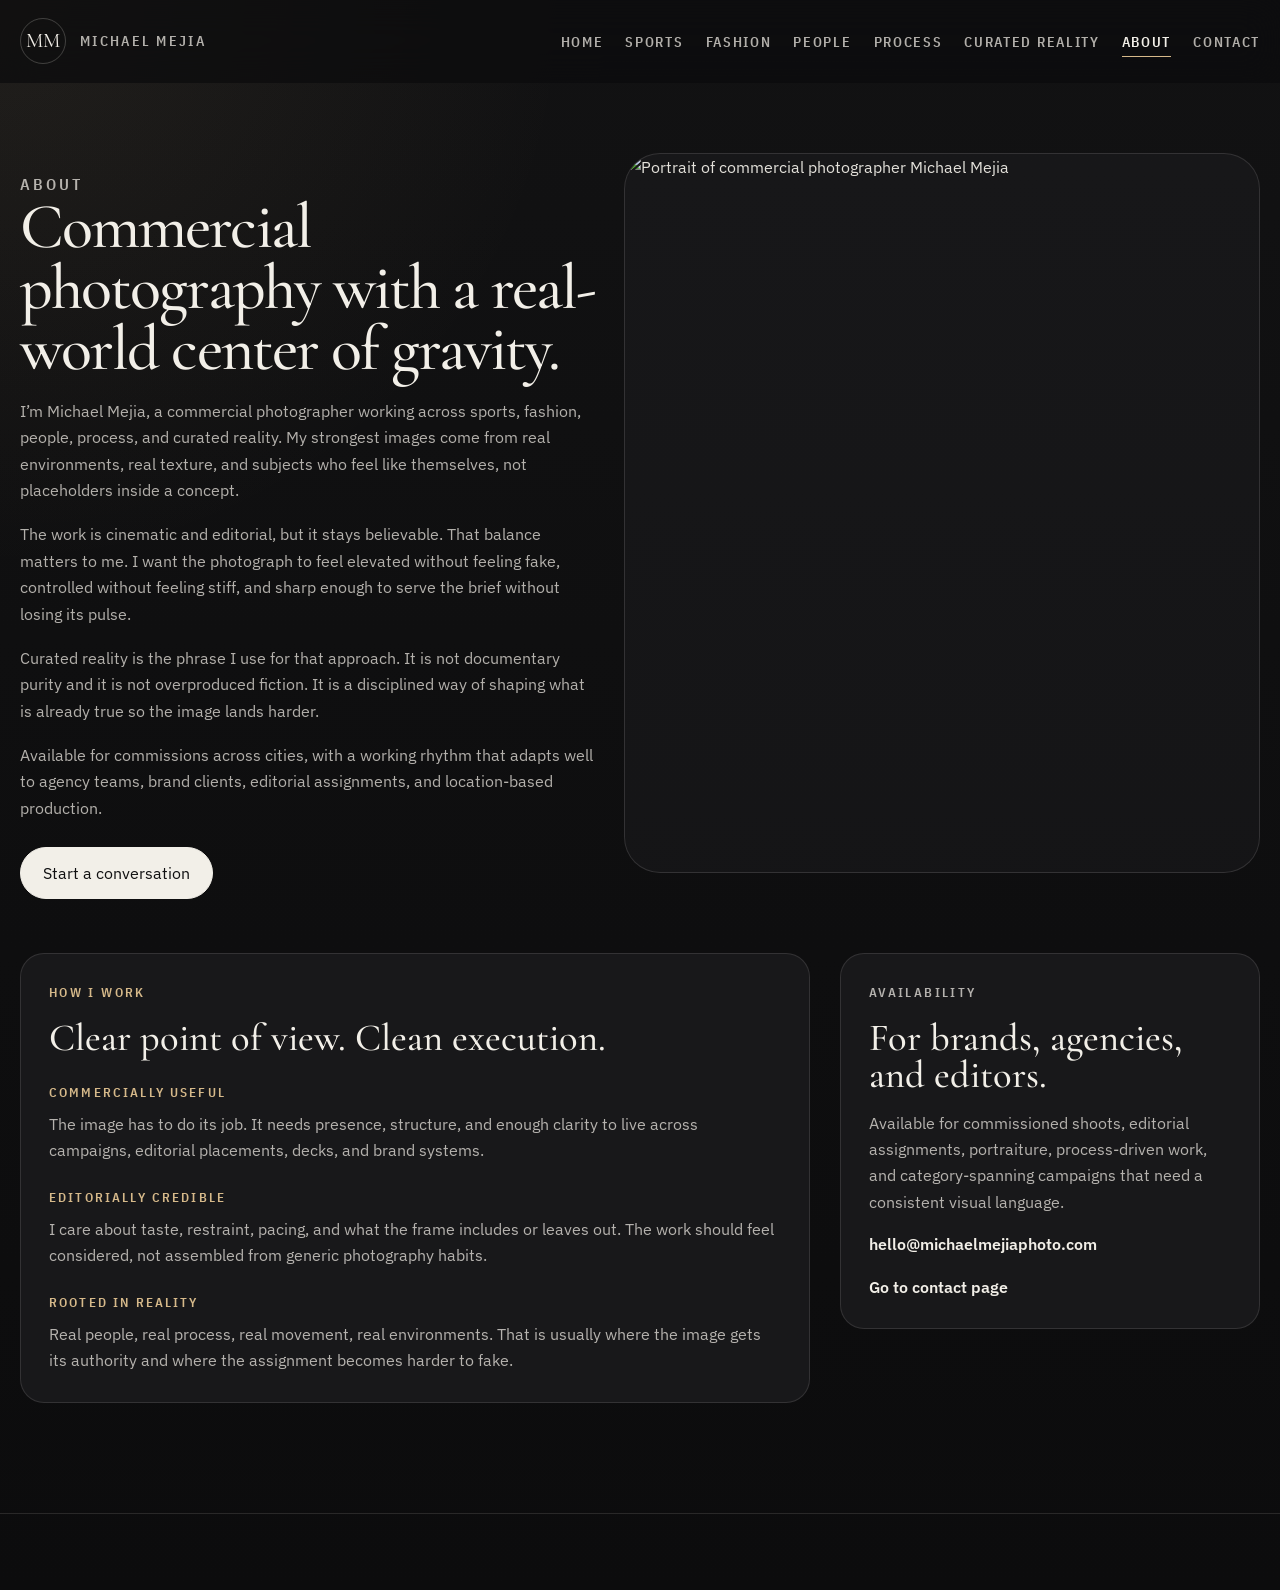
==== about.html @ 5381a8ee "Create about.html <!DOCTYPE html> <html lang="en"> <head>   <meta charset="UTF-8">   <meta name=" ====
<!DOCTYPE html>
<html lang="en">
<head>
  <meta charset="UTF-8">
  <meta name="viewport" content="width=device-width, initial-scale=1.0">

  <title>About | Michael Mejia</title>
  <meta
    name="description"
    content="About Michael Mejia, a commercial photographer creating cinematic, editorial, image-first work across people, fashion, sports, process, and curated reality."
  >
  <meta name="robots" content="index, follow">
  <meta name="theme-color" content="#0f0f10">

  <meta property="og:title" content="About | Michael Mejia">
  <meta
    property="og:description"
    content="Commercial photographer Michael Mejia on his approach, philosophy, and availability."
  >
  <meta property="og:type" content="website">
  <meta property="og:url" content="https://michaelmejiaphoto.com/about.html">
  <!-- REPLACE WITH REAL IMAGE FILE -->
  <meta property="og:image" content="https://michaelmejiaphoto.com/assets/images/featured/about-preview.jpg">

  <meta name="twitter:card" content="summary_large_image">
  <meta name="twitter:title" content="About | Michael Mejia">
  <meta
    name="twitter:description"
    content="About commercial photographer Michael Mejia."
  >
  <!-- REPLACE WITH REAL IMAGE FILE -->
  <meta name="twitter:image" content="https://michaelmejiaphoto.com/assets/images/featured/about-preview.jpg">

  <link rel="icon" href="assets/favicon/favicon.ico">
  <link rel="apple-touch-icon" href="assets/favicon/apple-touch-icon.png">

  <link rel="preconnect" href="https://fonts.googleapis.com">
  <link rel="preconnect" href="https://fonts.gstatic.com" crossorigin>
  <link
    href="https://fonts.googleapis.com/css2?family=Cormorant+Garamond:wght@400;500;600&family=IBM+Plex+Sans:wght@400;500;600&family=IBM+Plex+Sans+Condensed:wght@500;600&display=swap"
    rel="stylesheet"
  >

  <link rel="stylesheet" href="assets/css/styles.css">
</head>
<body data-page="about">
  <a class="skip-link" href="#main-content">Skip to content</a>

  <header class="site-header" id="site-header">
    <div class="site-shell">
      <nav class="site-nav" aria-label="Primary">
        <a class="site-mark" href="index.html" aria-label="Michael Mejia home">
          <span class="site-mark-monogram">MM</span>
          <span class="site-mark-text">Michael Mejia</span>
        </a>

        <button
          class="nav-toggle"
          type="button"
          aria-expanded="false"
          aria-controls="mobile-menu"
          aria-label="Open navigation menu"
        >
          <span></span>
          <span></span>
        </button>

        <ul class="nav-links" id="desktop-nav">
          <li><a href="index.html">Home</a></li>
          <li><a href="sports.html">Sports</a></li>
          <li><a href="fashion.html">Fashion</a></li>
          <li><a href="people.html">People</a></li>
          <li><a href="process.html">Process</a></li>
          <li><a href="curated-reality.html">Curated Reality</a></li>
          <li><a class="is-active" href="about.html" aria-current="page">About</a></li>
          <li><a href="contact.html">Contact</a></li>
        </ul>
      </nav>
    </div>

    <div class="mobile-menu" id="mobile-menu" hidden>
      <div class="site-shell">
        <ul class="mobile-menu-links">
          <li><a href="index.html">Home</a></li>
          <li><a href="sports.html">Sports</a></li>
          <li><a href="fashion.html">Fashion</a></li>
          <li><a href="people.html">People</a></li>
          <li><a href="process.html">Process</a></li>
          <li><a href="curated-reality.html">Curated Reality</a></li>
          <li><a class="is-active" href="about.html" aria-current="page">About</a></li>
          <li><a href="contact.html">Contact</a></li>
        </ul>
      </div>
    </div>
  </header>

  <main id="main-content">
    <section class="about-hero">
      <div class="site-shell about-grid">
        <div class="about-story">
          <p class="section-kicker">About</p>

          <!-- CHANGE THIS TEXT -->
          <h1>Commercial photography with a real-world center of gravity.</h1>

          <!-- CHANGE THIS TEXT -->
          <p>
            I’m Michael Mejia, a commercial photographer working across sports, fashion, people, process, and curated reality. My strongest images come from real environments, real texture, and subjects who feel like themselves, not placeholders inside a concept.
          </p>

          <!-- CHANGE THIS TEXT -->
          <p>
            The work is cinematic and editorial, but it stays believable. That balance matters to me. I want the photograph to feel elevated without feeling fake, controlled without feeling stiff, and sharp enough to serve the brief without losing its pulse.
          </p>

          <!-- CHANGE THIS TEXT -->
          <p>
            Curated reality is the phrase I use for that approach. It is not documentary purity and it is not overproduced fiction. It is a disciplined way of shaping what is already true so the image lands harder.
          </p>

          <!-- CHANGE THIS TEXT -->
          <p>
            Available for commissions across cities, with a working rhythm that adapts well to agency teams, brand clients, editorial assignments, and location-based production.
          </p>

          <a class="button button-primary" href="contact.html">Start a conversation</a>
        </div>

        <div class="about-portrait">
          <!-- REPLACE WITH REAL IMAGE FILE -->
          <img
            src="assets/images/featured/about-preview.jpg"
            alt="Portrait of commercial photographer Michael Mejia"
            loading="eager"
            fetchpriority="high"
          >
        </div>
      </div>
    </section>

    <section class="about-details" aria-labelledby="about-details-title">
      <div class="site-shell about-details-grid">
        <div class="about-pillars">
          <p class="section-kicker">How I Work</p>
          <h2 id="about-details-title">Clear point of view. Clean execution.</h2>

          <div class="about-pillars-list">
            <div class="about-pillars-item">
              <h3>Commercially useful</h3>
              <!-- CHANGE THIS TEXT -->
              <p>
                The image has to do its job. It needs presence, structure, and enough clarity to live across campaigns, editorial placements, decks, and brand systems.
              </p>
            </div>

            <div class="about-pillars-item">
              <h3>Editorially credible</h3>
              <!-- CHANGE THIS TEXT -->
              <p>
                I care about taste, restraint, pacing, and what the frame includes or leaves out. The work should feel considered, not assembled from generic photography habits.
              </p>
            </div>

            <div class="about-pillars-item">
              <h3>Rooted in reality</h3>
              <!-- CHANGE THIS TEXT -->
              <p>
                Real people, real process, real movement, real environments. That is usually where the image gets its authority and where the assignment becomes harder to fake.
              </p>
            </div>
          </div>
        </div>

        <aside class="about-availability">
          <p class="section-kicker">Availability</p>
          <h2>For brands, agencies, and editors.</h2>

          <!-- CHANGE THIS TEXT -->
          <p>
            Available for commissioned shoots, editorial assignments, portraiture, process-driven work, and category-spanning campaigns that need a consistent visual language.
          </p>

          <!-- UPDATE EMAIL HERE -->
          <a class="text-link" href="mailto:hello@michaelmejiaphoto.com">hello@michaelmejiaphoto.com</a>

          <a class="text-link" href="contact.html">Go to contact page</a>
        </aside>
      </div>
    </section>
  </main>

  <footer class="site-footer">
    <div class="site-shell footer-layout
---- assets/css/styles.css ----
/*
  Michael Mejia Website
  Shared stylesheet for all pages
  Plain CSS only
*/

:root {
  --bg: #0f0f10;
  --bg-soft: #151516;
  --panel: #18181a;
  --panel-2: #202024;
  --text: #f2efe8;
  --text-soft: rgba(242, 239, 232, 0.72);
  --text-faint: rgba(242, 239, 232, 0.48);
  --line: rgba(242, 239, 232, 0.12);
  --line-strong: rgba(242, 239, 232, 0.22);
  --accent: #d6b98a;
  --accent-soft: rgba(214, 185, 138, 0.14);
  --shadow: 0 24px 80px rgba(0, 0, 0, 0.35);
  --radius-sm: 16px;
  --radius-md: 24px;
  --radius-lg: 36px;
  --site-width: 1380px;
  --content-width: 860px;
  --header-height: 82px;
  --font-display: "Cormorant Garamond", Georgia, serif;
  --font-body: "IBM Plex Sans", Arial, sans-serif;
  --font-condensed: "IBM Plex Sans Condensed", Arial, sans-serif;
  --transition: 220ms ease;
}

*,
*::before,
*::after {
  box-sizing: border-box;
}

html {
  scroll-behavior: smooth;
}

body {
  margin: 0;
  min-width: 320px;
  background:
    radial-gradient(circle at top left, rgba(214, 185, 138, 0.08), transparent 28%),
    linear-gradient(180deg, #121213 0%, #0f0f10 40%, #0c0c0d 100%);
  color: var(--text);
  font-family: var(--font-body);
  font-size: 16px;
  line-height: 1.65;
  text-rendering: optimizeLegibility;
  -webkit-font-smoothing: antialiased;
}

body.menu-open {
  overflow: hidden;
}

img {
  display: block;
  max-width: 100%;
}

a {
  color: inherit;
  text-decoration: none;
}

button,
input,
textarea {
  font: inherit;
}

button {
  cursor: pointer;
}

::selection {
  background: rgba(214, 185, 138, 0.22);
  color: var(--text);
}

.skip-link {
  position: absolute;
  top: -100px;
  left: 24px;
  z-index: 5000;
  padding: 12px 16px;
  background: var(--text);
  color: #111;
  border-radius: 999px;
  font-weight: 600;
}

.skip-link:focus {
  top: 20px;
}

.site-shell {
  width: min(calc(100% - 40px), var(--site-width));
  margin: 0 auto;
}

.section-space {
  padding: 100px 0;
}

.section-kicker {
  margin: 0 0 16px;
  color: var(--accent);
  font-family: var(--font-condensed);
  font-size: 0.82rem;
  font-weight: 600;
  letter-spacing: 0.18em;
  text-transform: uppercase;
}

.section-heading {
  display: grid;
  gap: 16px;
  margin-bottom: 34px;
}

.section-heading h2,
.intro-lead h2,
.about-preview-copy h2,
.contact-cta-inner h2,
.page-hero-copy h1,
.contact-card h1,
.about-story h1,
.not-found-copy h1 {
  margin: 0;
  font-family: var(--font-display);
  font-size: clamp(2.6rem, 5vw, 5.4rem);
  font-weight: 500;
  line-height: 0.95;
  letter-spacing: -0.03em;
}

.section-heading-text,
.hero-intro,
.intro-text p,
.about-preview-copy p,
.contact-cta-inner p,
.page-hero-copy p,
.about-story p,
.contact-methods p,
.contact-note,
.not-found-copy p {
  margin: 0;
  color: var(--text-soft);
  font-size: 1rem;
}

.text-link {
  display: inline-flex;
  align-items: center;
  gap: 10px;
  color: var(--text);
  font-weight: 600;
  transition: color var(--transition);
}

.text-link:hover,
.text-link:focus-visible {
  color: var(--accent);
}

.button {
  display: inline-flex;
  align-items: center;
  justify-content: center;
  min-height: 52px;
  padding: 0 22px;
  border: 1px solid var(--line-strong);
  border-radius: 999px;
  transition:
    background-color var(--transition),
    color var(--transition),
    border-color var(--transition),
    transform var(--transition);
}

.button:hover,
.button:focus-visible {
  transform: translateY(-1px);
}

.button-primary {
  background: var(--text);
  color: #101011;
  border-color: var(--text);
}

.button-primary:hover,
.button-primary:focus-visible {
  background: var(--accent);
  border-color: var(--accent);
}

.button-secondary {
  background: transparent;
  color: var(--text);
}

.button-secondary:hover,
.button-secondary:focus-visible {
  border-color: var(--accent);
  color: var(--accent);
}

.site-header {
  position: sticky;
  top: 0;
  z-index: 1000;
  backdrop-filter: blur(18px);
  background: rgba(12, 12, 13, 0.72);
  border-bottom: 1px solid transparent;
  transition:
    background-color var(--transition),
    border-color var(--transition),
    box-shadow var(--transition);
}

.site-header.is-scrolled {
  background: rgba(12, 12, 13, 0.92);
  border-color: var(--line);
  box-shadow: 0 14px 50px rgba(0, 0, 0, 0.18);
}

.site-nav {
  display: flex;
  align-items: center;
  justify-content: space-between;
  min-height: var(--header-height);
  gap: 24px;
}

.site-mark {
  display: inline-flex;
  align-items: center;
  gap: 14px;
  flex-shrink: 0;
}

.site-mark-monogram {
  display: inline-flex;
  align-items: center;
  justify-content: center;
  width: 46px;
  height: 46px;
  border: 1px solid var(--line-strong);
  border-radius: 50%;
  font-family: var(--font-display);
  font-size: 1.3rem;
  letter-spacing: 0.02em;
}

.site-mark-text {
  font-family: var(--font-condensed);
  font-size: 0.9rem;
  font-weight: 600;
  letter-spacing: 0.16em;
  text-transform: uppercase;
  color: var(--text-soft);
}

.nav-links,
.mobile-menu-links,
.category-subnav ul,
.footer-links {
  margin: 0;
  padding: 0;
  list-style: none;
}

.nav-links {
  display: flex;
  flex-wrap: wrap;
  justify-content: flex-end;
  gap: 18px 22px;
}

.nav-links a,
.mobile-menu-links a,
.footer-links a,
.category-subnav a {
  position: relative;
  color: var(--text-soft);
  font-family: var(--font-condensed);
  font-size: 0.88rem;
  font-weight: 600;
  letter-spacing: 0.12em;
  text-transform: uppercase;
  transition: color var(--transition);
}

.nav-links a::after,
.mobile-menu-links a::after,
.footer-links a::after,
.category-subnav a::after {
  content: "";
  position: absolute;
  left: 0;
  bottom: -6px;
  width: 100%;
  height: 1px;
  background: var(--accent);
  transform: scaleX(0);
  transform-origin: left;
  transition: transform var(--transition);
}

.nav-links a:hover,
.nav-links a:focus-visible,
.mobile-menu-links a:hover,
.mobile-menu-links a:focus-visible,
.footer-links a:hover,
.footer-links a:focus-visible,
.category-subnav a:hover,
.category-subnav a:focus-visible {
  color: var(--text);
}

.nav-links a:hover::after,
.nav-links a:focus-visible::after,
.mobile-menu-links a:hover::after,
.mobile-menu-links a:focus-visible::after,
.footer-links a:hover::after,
.footer-links a:focus-visible::after,
.category-subnav a:hover::after,
.category-subnav a:focus-visible::after {
  transform: scaleX(1);
}

.nav-links .is-active,
.mobile-menu-links .is-active,
.footer-links .is-active,
.category-subnav .is-active {
  color: var(--text);
}

.nav-links .is-active::after,
.mobile-menu-links .is-active::after,
.footer-links .is-active::after,
.category-subnav .is-active::after {
  transform: scaleX(1);
}

.nav-toggle {
  display: none;
  align-items: center;
  justify-content: center;
  flex-direction: column;
  gap: 8px;
  width: 50px;
  height: 50px;
  padding: 0;
  border: 1px solid var(--line);
  border-radius: 50%;
  background: rgba(255, 255, 255, 0.02);
  color: var(--text);
}

.nav-toggle span {
  display: block;
  width: 20px;
  height: 1px;
  background: currentColor;
  transition: transform var(--transition), opacity var(--transition);
}

.nav-toggle[aria-expanded="true"] span:first-child {
  transform: translateY(4.5px) rotate(45deg);
}

.nav-toggle[aria-expanded="true"] span:last-child {
  transform: translateY(-4.5px) rotate(-45deg);
}

.mobile-menu {
  border-top: 1px solid var(--line);
  background: rgba(12, 12, 13, 0.98);
}

.mobile-menu .site-shell {
  padding: 20px 0 28px;
}

.mobile-menu-links {
  display: grid;
  gap: 18px;
}

.mobile-menu-links a {
  display: inline-block;
  font-size: 1rem;
}

.home-hero,
.page-hero,
.contact-hero,
.about-hero,
.not-found-hero {
  position: relative;
}

.home-hero {
  min-height: calc(100vh - var(--header-height));
  overflow: clip;
}

.hero-media {
  position: absolute;
  inset: 0;
}

.hero-media img {
  width: 100%;
  height: 100%;
  object-fit: cover;
}

.hero-media-overlay {
  position: absolute;
  inset: 0;
  background:
    linear-gradient(180deg, rgba(8, 8, 9, 0.28) 0%, rgba(8, 8, 9, 0.34) 28%, rgba(8, 8, 9, 0.78) 100%),
    linear-gradient(90deg, rgba(8, 8, 9, 0.82) 0%, rgba(8, 8, 9, 0.36) 48%, rgba(8, 8, 9, 0.14) 100%);
}

.hero-layout {
  position: relative;
  z-index: 1;
  display: grid;
  grid-template-columns: minmax(0, 760px) minmax(200px, 1fr);
  align-items: end;
  gap: 40px;
  min-height: calc(100vh - var(--header-height));
  padding: 72px 0 56px;
}

.hero-copy {
  max-width: 760px;
}

.hero-copy h1 {
  margin: 0;
  max-width: 760px;
  font-family: var(--font-display);
  font-size: clamp(4rem, 9vw, 8rem);
  font-weight: 500;
  line-height: 0.88;
  letter-spacing: -0.04em;
}

.hero-intro {
  margin-top: 26px;
  max-width: 620px;
  font-size: 1.06rem;
}

.hero-actions {
  display: flex;
  flex-wrap: wrap;
  gap: 14px;
  margin-top: 30px;
}

.hero-note {
  align-self: end;
  justify-self: end;
  max-width: 280px;
  padding: 18px 0 0 18px;
  border-top: 1px solid rgba(242, 239, 232, 0.3);
}

.hero-note p {
  margin: 0;
  color: rgba(242, 239, 232, 0.66);
  font-family: var(--font-condensed);
  font-size: 0.86rem;
  letter-spacing: 0.1em;
  text-transform: uppercase;
}

.home-intro {
  border-bottom: 1px solid var(--line);
}

.intro-grid {
  display: grid;
  grid-template-columns: minmax(0, 1.1fr) minmax(0, 0.9fr);
  gap: 32px 60px;
  align-items: start;
}

.intro-text {
  display: grid;
  gap: 18px;
  max-width: 560px;
}

.category-grid {
  display: grid;
  grid-template-columns: repeat(12, 1fr);
  gap: 18px;
}

.category-card {
  position: relative;
  display: flex;
  flex-direction: column;
  min-height: 440px;
  overflow: hidden;
  border: 1px solid var(--line);
  border-radius: var(--radius-md);
  background: linear-gradient(180deg, rgba(255, 255, 255, 0.03), rgba(255, 255, 255, 0.015));
  transition:
    transform 260ms ease,
    border-color var(--transition),
    box-shadow var(--transition);
}

.category-card:nth-child(1),
.category-card:nth-child(2),
.category-card:nth-child(3) {
  grid-column: span 4;
}

.category-card:nth-child(4),
.category-card:nth-child(5) {
  grid-column: span 6;
}

.category-card:hover,
.category-card:focus-visible {
  transform: translateY(-4px);
  border-color: var(--line-strong);
  box-shadow: var(--shadow);
}

.category-card-media {
  position: relative;
  flex: 1;
  min-height: 260px;
  overflow: hidden;
}

.category-card-media::after {
  content: "";
  position: absolute;
  inset: 0;
  background:
    linear-gradient(180deg, rgba(8, 8, 9, 0.02) 0%, rgba(8, 8, 9, 0.15) 45%, rgba(8, 8, 9, 0.68) 100%);
}

.category-card-media img {
  width: 100%;
  height: 100%;
  object-fit: cover;
  transition: transform 600ms cubic-bezier(0.2, 0.8, 0.2, 1);
}

.category-card:hover .category-card-media img,
.category-card:focus-visible .category-card-media img {
  transform: scale(1.04);
}

.category-card-copy {
  position: absolute;
  right: 0;
  bottom: 0;
  left: 0;
  padding: 26px 24px 24px;
  z-index: 1;
}

.category-number {
  margin: 0 0 10px;
  color: var(--accent);
  font-family: var(--font-condensed);
  font-size: 0.84rem;
  font-weight: 600;
  letter-spacing: 0.18em;
  text-transform: uppercase;
}

.category-card-copy h3 {
  margin: 0 0 8px;
  font-family: var(--font-display);
  font-size: clamp(2rem, 3vw, 2.8rem);
  font-weight: 500;
  line-height: 0.95;
}

.category-card-copy p:last-child {
  margin: 0;
  max-width: 360px;
  color: rgba(242, 239, 232, 0.76);
  font-size: 0.98rem;
}

.section-heading-split {
  grid-template-columns: minmax(0, 1fr) minmax(280px, 430px);
  align-items: end;
}

.featured-grid {
  display: grid;
  grid-template-columns: repeat(3, minmax(0, 1fr));
  gap: 18px;
}

.featured-card {
  position: relative;
  display: block;
  aspect-ratio: 4 / 5;
  overflow: hidden;
  border: 1px solid var(--line);
  border-radius: var(--radius-md);
  background: var(--panel);
}

.featured-card::after {
  content: "";
  position: absolute;
  inset: 0;
  background: linear-gradient(180deg, transparent 50%, rgba(8, 8, 9, 0.22) 100%);
  pointer-events: none;
}

.featured-card img {
  width: 100%;
  height: 100%;
  object-fit: cover;
  transition: transform 600ms cubic-bezier(0.2, 0.8, 0.2, 1);
}

.featured-card:hover img,
.featured-card:focus-visible img {
  transform: scale(1.03);
}

.clients-band {
  border-top: 1px solid var(--line);
  border-bottom: 1px solid var(--line);
  background:
    linear-gradient(180deg, rgba(255, 255, 255, 0.02), rgba(255, 255, 255, 0.015)),
    var(--bg-soft);
}

.clients-band-inner {
  display: grid;
  grid-template-columns: minmax(0, 430px) minmax(0, 1fr);
  gap: 32px 44px;
  align-items: start;
}

.clients-list {
  display: flex;
  flex-wrap: wrap;
  gap: 12px;
  align-content: start;
}

.clients-list span {
  display: inline-flex;
  align-items: center;
  min-height: 42px;
  padding: 0 14px;
  border: 1px solid var(--line);
  border-radius: 999px;
  background: rgba(255, 255, 255, 0.02);
  color: rgba(242, 239, 232, 0.8);
  font-family: var(--font-condensed);
  font-size: 0.92rem;
  font-weight: 500;
  letter-spacing: 0.06em;
  text-transform: uppercase;
}

.about-preview-grid {
  display: grid;
  grid-template-columns: minmax(0, 0.9fr) minmax(0, 1.1fr);
  gap: 28px;
  align-items: stretch;
}

.about-preview-copy {
  display: flex;
  flex-direction: column;
  justify-content: center;
  gap: 18px;
  max-width: 560px;
}

.about-preview-media {
  position: relative;
  min-height: 620px;
  overflow: hidden;
  border-radius: var(--radius-lg);
  border: 1px solid var(--line);
  background: var(--panel);
}

.about-preview-media img {
  width: 100%;
  height: 100%;
  object-fit: cover;
}

.contact-cta {
  padding-top: 32px;
}

.contact-cta-inner {
  padding: 42px;
  border: 1px solid var(--line);
  border-radius: var(--radius-lg);
  background:
    linear-gradient(180deg, rgba(214, 185, 138, 0.08), rgba(255, 255, 255, 0.02)),
    var(--panel);
}

.contact-cta-inner p {
  max-width: 660px;
}

.contact-cta-actions {
  display: flex;
  flex-wrap: wrap;
  gap: 14px;
  margin-top: 28px;
}

.site-footer {
  padding: 30px 0 46px;
  border-top: 1px solid var(--line);
}

.footer-layout {
  display: grid;
  grid-template-columns: minmax(0, 1fr) auto auto;
  gap: 24px;
  align-items: center;
}

.footer-name,
.footer-role {
  margin: 0;
}

.footer-name {
  font-family: var(--font-condensed);
  font-size: 0.92rem;
  font-weight: 600;
  letter-spacing: 0.14em;
  text-transform: uppercase;
}

.footer-role {
  color: var(--text-faint);
  font-size: 0.94rem;
}

.footer-links {
  display: flex;
  flex-wrap: wrap;
  gap: 12px 18px;
  justify-content: center;
}

.footer-contact {
  display: grid;
  justify-items: end;
  gap: 6px;
}

.footer-contact a {
  color: var(--text-soft);
  transition: color var(--transition);
}

.footer-contact a:hover,
.footer-contact a:focus-visible {
  color: var(--accent);
}

/* Shared page hero */
.page-hero,
.contact-hero,
.about-hero,
.not-found-hero {
  padding: 70px 0 54px;
}

.page-hero-grid,
.contact-grid,
.about-grid,
.not-found-grid {
  display: grid;
  gap: 28px;
}

.page-hero-grid {
  grid-template-columns: minmax(0, 0.8fr) minmax(0, 1.2fr);
  align-items: end;
}

.page-hero-copy {
  max-width: 520px;
}

.page-hero-copy p {
  margin-top: 20px;
}

.page-hero-media,
.about-portrait,
.contact-panel,
.not-found-panel {
  position: relative;
  overflow: hidden;
  border: 1px solid var(--line);
  border-radius: var(--radius-lg);
  background: var(--panel);
}

.page-hero-media {
  min-height: 520px;
}

.page-hero-media img,
.about-portrait img {
  width: 100%;
  height: 100%;
  object-fit: cover;
}

.page-hero-media::after,
.about-portrait::after {
  content: "";
  position: absolute;
  inset: 0;
  background: linear-gradient(180deg, rgba(8, 8, 9, 0.06) 0%, rgba(8, 8, 9, 0.2) 100%);
  pointer-events: none;
}

.category-subnav {
  padding: 18px 0 8px;
}

.category-subnav ul {
  display: flex;
  flex-wrap: wrap;
  gap: 14px 18px;
}

.gallery-section {
  padding: 28px 0 110px;
}

.gallery-grid {
  display: grid;
  grid-template-columns: repeat(12, 1fr);
  gap: 16px;
}

.gallery-item {
  grid-column: span 4;
  position: relative;
  overflow: hidden;
  border: 1px solid var(--line);
  border-radius: var(--radius-md);
  background: var(--panel);
}

.gallery-item.is-tall {
  grid-row: span 2;
}

.gallery-button {
  display: block;
  width: 100%;
  padding: 0;
  border: 0;
  background: transparent;
  text-align: left;
}

.gallery-frame {
  position: relative;
  aspect-ratio: 4 / 5;
  overflow: hidden;
}

.gallery-item.is-wide .gallery-frame {
  aspect-ratio: 16 / 10;
}

.gallery-item.is-square .gallery-frame {
  aspect-ratio: 1 / 1;
}

.gallery-frame img {
  width: 100%;
  height: 100%;
  object-fit: cover;
  transition: transform 650ms cubic-bezier(0.2, 0.8, 0.2, 1), filter var(--transition);
}

.gallery-button:hover .gallery-frame img,
.gallery-button:focus-visible .gallery-frame img {
  transform: scale(1.03);
  filter: saturate(1.04);
}

.gallery-caption {
  display: flex;
  justify-content: space-between;
  gap: 16px;
  padding: 14px 16px 16px;
  color: var(--text-soft);
  font-size: 0.94rem;
}

.gallery-caption p {
  margin: 0;
}

.gallery-caption .gallery-index {
  color: var(--accent);
  font-family: var(--font-condensed);
  font-size: 0.84rem;
  letter-spacing: 0.14em;
  text-transform: uppercase;
  white-space: nowrap;
}

.gallery-empty {
  padding: 28px;
  border: 1px dashed var(--line-strong);
  border-radius: var(--radius-md);
  color: var(--text-soft);
  background: rgba(255, 255, 255, 0.02);
}

/* Lightbox */
.lightbox {
  position: fixed;
  inset: 0;
  z-index: 4000;
  display: flex;
  align-items: center;
  justify-content: center;
  padding: 24px;
  background: rgba(8, 8, 9, 0.94);
}

.lightbox[hidden] {
  display: none;
}

.lightbox-stage {
  width: min(100%, 1180px);
  max-height: calc(100vh - 90px);
  display: grid;
  justify-items: center;
  gap: 16px;
}

.lightbox-stage img {
  display: block;
  width: auto;
  max-width: 100%;
  max-height: calc(100vh - 170px);
  border-radius: 18px;
  box-shadow: var(--shadow);
}

.lightbox-meta {
  width: min(100%, 920px);
  display: flex;
  justify-content: space-between;
  gap: 18px;
  color: var(--text-soft);
}

.lightbox-meta p {
  margin: 0;
}

.lightbox-close,
.lightbox-arrow {
  position: absolute;
  z-index: 2;
  min-width: 56px;
  min-height: 56px;
  padding: 0 18px;
  border: 1px solid var(--line-strong);
  border-radius: 999px;
  background: rgba(255, 255, 255, 0.05);
  color: var(--text);
  transition:
    background-color var(--transition),
    border-color var(--transition),
    color var(--transition),
    transform var(--transition);
}

.lightbox-close:hover,
.lightbox-close:focus-visible,
.lightbox-arrow:hover,
.lightbox-arrow:focus-visible {
  background: rgba(214, 185, 138, 0.14);
  border-color: var(--accent);
  color: var(--accent);
  transform: translateY(-1px);
}

.lightbox-close {
  top: 24px;
  right: 24px;
}

.lightbox-arrow {
  top: 50%;
  transform: translateY(-50%);
}

.lightbox-arrow:hover,
.lightbox-arrow:focus-visible {
  transform: translateY(calc(-50% - 1px));
}

.lightbox-arrow-prev {
  left: 24px;
}

.lightbox-arrow-next {
  right: 24px;
}

/* About page */
.about-grid {
  grid-template-columns: minmax(0, 0.95fr) minmax(0, 1.05fr);
  align-items: start;
}

.about-story {
  max-width: 620px;
}

.about-story p {
  margin-top: 18px;
}

.about-story .button {
  margin-top: 26px;
}

.about-portrait {
  min-height: 720px;
}

.about-details {
  padding: 0 0 110px;
}

.about-details-grid {
  display: grid;
  grid-template-columns: minmax(0, 1fr) minmax(320px, 420px);
  gap: 30px;
  align-items: start;
}

.about-pillars,
.about-availability {
  border: 1px solid var(--line);
  border-radius: var(--radius-md);
  background: var(--panel);
}

.about-pillars {
  padding: 28px;
}

.about-pillars h2,
.about-availability h2,
.contact-card h1,
.contact-methods h2,
.contact-panel h2,
.not-found-copy h1 {
  margin: 0;
  font-family: var(--font-display);
  font-size: clamp(2rem, 3vw, 3rem);
  font-weight: 500;
  line-height: 0.96;
}

.about-pillars-list {
  display: grid;
  gap: 22px;
  margin-top: 24px;
}

.about-pillars-item h3 {
  margin: 0 0 8px;
  color: var(--accent);
  font-family: var(--font-condensed);
  font-size: 0.84rem;
  font-weight: 600;
  letter-spacing: 0.16em;
  text-transform: uppercase;
}

.about-pillars-item p,
.about-availability p {
  margin: 0;
  color: var(--text-soft);
}

.about-availability {
  padding: 28px;
  display: grid;
  gap: 16px;
  position: sticky;
  top: calc(var(--header-height) + 24px);
}

/* Contact page */
.contact-grid {
  grid-template-columns: minmax(0, 0.85fr) minmax(0, 1.15fr);
  align-items: stretch;
}

.contact-card {
  padding: 34px;
  border: 1px solid var(--line);
  border-radius: var(--radius-lg);
  background:
    linear-gradient(180deg, rgba(214, 185, 138, 0.08), rgba(255, 255, 255, 0.02)),
    var(--panel);
}

.contact-card p {
  margin-top: 18px;
  max-width: 540px;
  color: var(--text-soft);
}

.contact-methods {
  display: grid;
  gap: 14px;
  margin-top: 26px;
}

.contact-method {
  display: grid;
  gap: 4px;
  padding: 18px 20px;
  border: 1px solid var(--line);
  border-radius: var(--radius-md);
  background: rgba(255, 255, 255, 0.02);
  transition: border-color var(--transition), transform var(--transition);
}

.contact-method:hover,
.contact-method:focus-visible {
  transform: translateY(-2px);
  border-color: var(--line-strong);
}

.contact-label {
  color: var(--accent);
  font-family: var(--font-condensed);
  font-size: 0.82rem;
  font-weight: 600;
  letter-spacing: 0.16em;
  text-transform: uppercase;
}

.contact-value {
  color: var(--text);
  font-size: 1rem;
  word-break: break-word;
}

.contact-panel {
  display: grid;
  align-content: start;
  gap: 20px;
  min-height: 100%;
  padding: 34px;
}

.contact-panel p,
.contact-note {
  color: var(--text-soft);
}

.contact-list {
  margin: 0;
  padding-left: 18px;
  color: var(--text-soft);
}

.contact-list li + li {
  margin-top: 10px;
}

/* 404 page */
.not-found-grid {
  grid-template-columns: minmax(0, 0.9fr) minmax(0, 1.1fr);
  align-items: center;
}

.not-found-copy {
  max-width: 560px;
}

.not-found-copy .button {
  margin-top: 26px;
}

.not-found-panel {
  min-height: 460px;
  background:
    radial-gradient(circle at top right, rgba(214, 185, 138, 0.14), transparent 25%),
    linear-gradient(180deg, rgba(255, 255, 255, 0.03), rgba(255, 255, 255, 0.015)),
    var(--panel);
}

/* Utility */
.visually-hidden {
  position: absolute;
  width: 1px;
  height: 1px;
  padding: 0;
  margin: -1px;
  overflow: hidden;
  clip-path: inset(50%);
  border: 0;
  white-space: nowrap;
}

/* Responsive */
@media (max-width: 1180px) {
  .hero-layout,
  .page-hero-grid,
  .about-grid,
  .contact-grid,
  .not-found-grid,
  .about-preview-grid,
  .clients-band-inner,
  .intro-grid,
  .about-details-grid,
  .section-heading-split {
    grid-template-columns: 1fr;
  }

  .hero-note {
    justify-self: start;
    max-width: 360px;
    padding-left: 0;
  }

  .about-availability {
    position: static;
  }

  .footer-layout {
    grid-template-columns: 1fr;
    justify-items: start;
  }

  .footer-contact {
    justify-items: start;
  }

  .footer-links {
    justify-content: flex-start;
  }
}

@media (max-width: 980px) {
  :root {
    --header-height: 78px;
  }

  .nav-links {
    display: none;
  }

  .nav-toggle {
    display: inline-flex;
    flex-shrink: 0;
  }

  .section-space {
    padding: 82px 0;
  }

  .category-card:nth-child(1),
  .category-card:nth-child(2),
  .category-card:nth-child(3),
  .category-card:nth-child(4),
  .category-card:nth-child(5) {
    grid-column: span 6;
  }

  .featured-grid {
    grid-template-columns: 1fr 1fr;
  }

  .gallery-item {
    grid-column: span 6;
  }

  .page-hero-media,
  .about-portrait {
    min-height: 520px;
  }
}

@media (max-width: 720px) {
  .site-shell {
    width: min(calc(100% - 28px), var(--site-width));
  }

  .section-space {
    padding: 72px 0;
  }

  .hero-layout {
    min-height: calc(100vh - var(--header-height));
    padding: 54px 0 38px;
    align-items: end;
  }

  .hero-copy h1 {
    font-size: clamp(3.2rem, 16vw, 5rem);
    line-height: 0.9;
  }

  .hero-intro {
    font-size: 0.98rem;
  }

  .section-heading h2,
  .intro-lead h2,
  .about-preview-copy h2,
  .contact-cta-inner h2,
  .page-hero-copy h1,
  .contact-card h1,
  .about-story h1,
  .not-found-copy h1 {
    font-size: clamp(2.3rem, 12vw, 3.8rem);
  }

  .category-card:nth-child(1),
  .category-card:nth-child(2),
  .category-card:nth-child(3),
  .category-card:nth-child(4),
  .category-card:nth-child(5),
  .gallery-item {
    grid-column: span 12;
  }

  .category-card {
    min-height: 360px;
  }

  .featured-grid {
    grid-template-columns: 1fr;
  }

  .gallery-frame,
  .gallery-item.is-wide .gallery-frame,
  .gallery-item.is-square .gallery-frame {
    aspect-ratio: 4 / 5;
  }

  .contact-card,
  .contact-panel,
  .contact-cta-inner,
  .about-pillars,
  .about-availability {
    padding: 24px;
  }

  .about-preview-media,
  .page-hero-media,
  .about-portrait,
  .not-found-panel {
    min-height: 420px;
  }

  .lightbox {
    padding: 70px 12px 20px;
  }

  .lightbox-stage img {
    max-height: calc(100vh - 210px);
  }

  .lightbox-meta {
    flex-direction: column;
    gap: 8px;
  }

  .lightbox-close {
    top: 12px;
    right: 12px;
  }

  .lightbox-arrow {
    top: auto;
    bottom: 18px;
    transform: none;
  }

  .lightbox-arrow:hover,
  .lightbox-arrow:focus-visible {
    transform: translateY(-1px);
  }

  .lightbox-arrow-prev {
    left: 12px;
  }

  .lightbox-arrow-next {
    right: 12px;
  }
}

@media (prefers-reduced-motion: reduce) {
  html {
    scroll-behavior: auto;
  }

  *,
  *::before,
  *::after {
    animation: none !important;
    transition-duration: 0.01ms !important;
    transition-delay: 0ms !important;
    scroll-behavior: auto !important;
  }
}
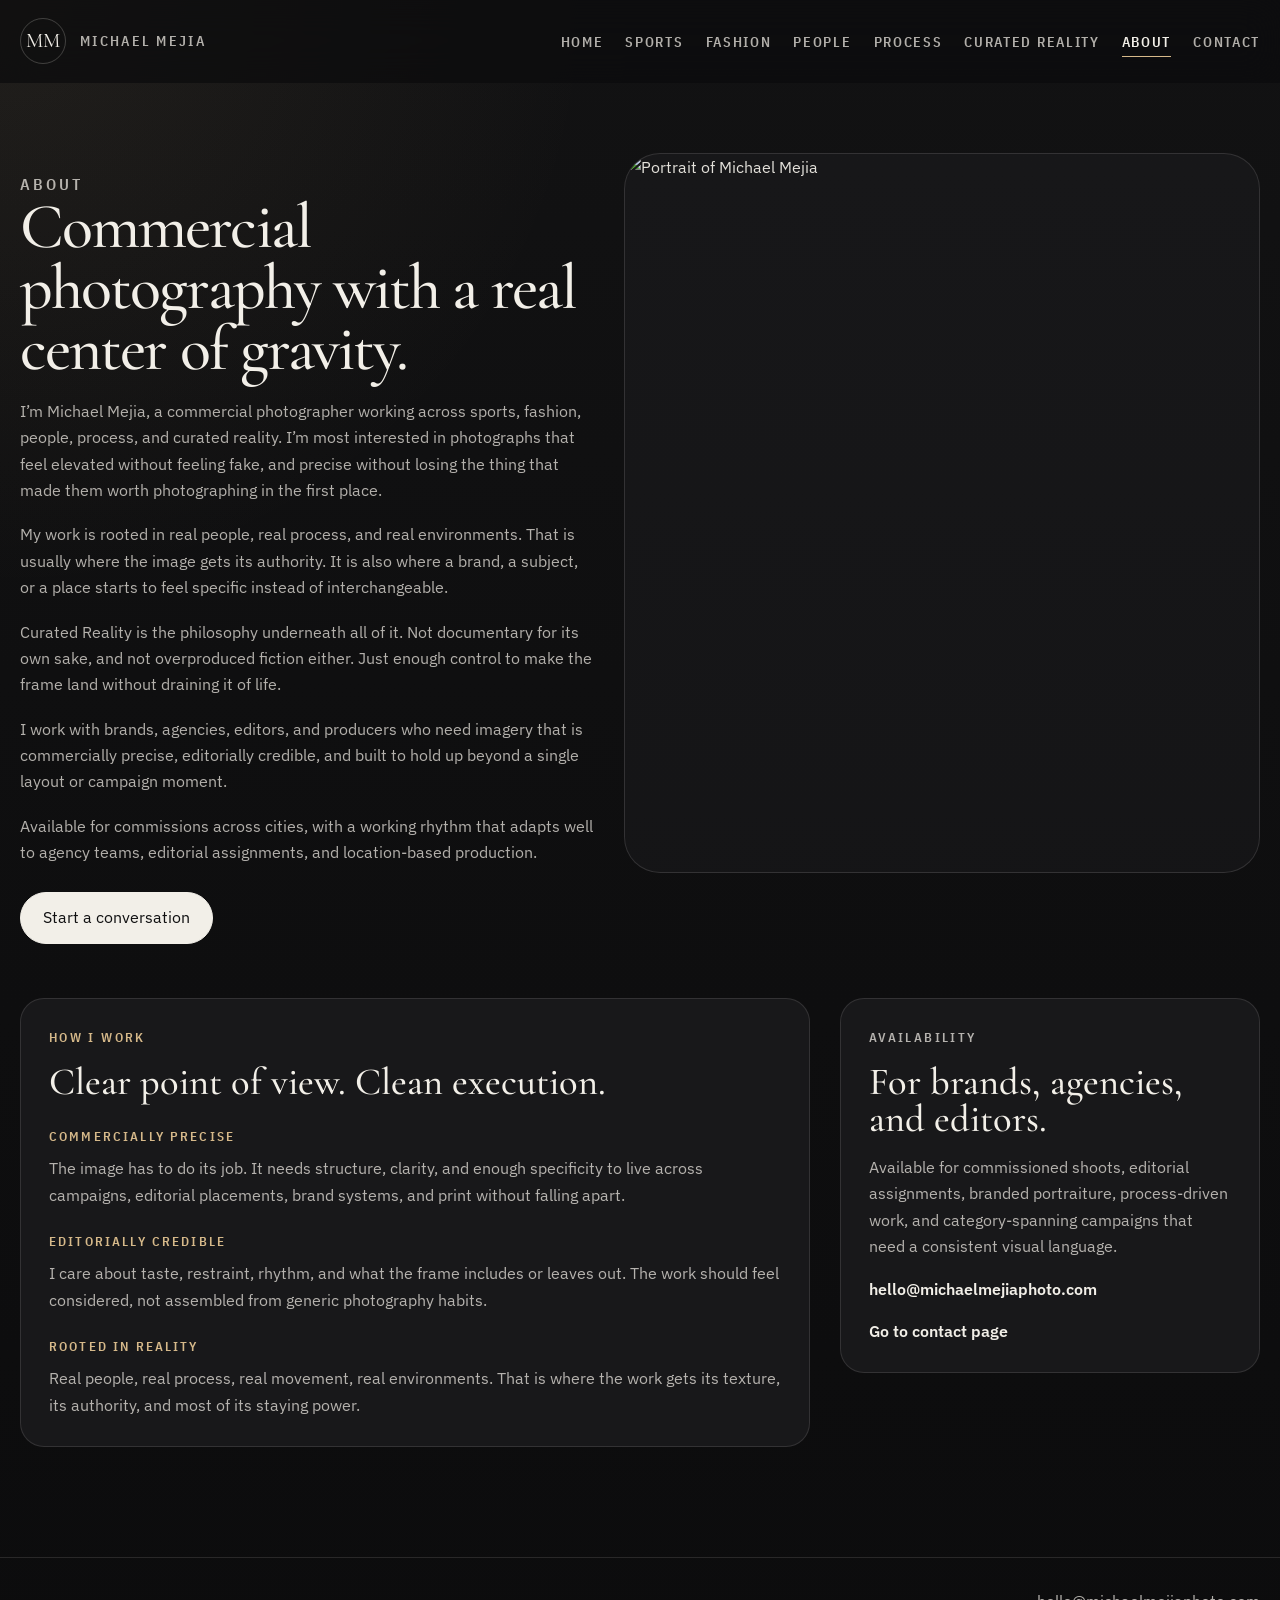
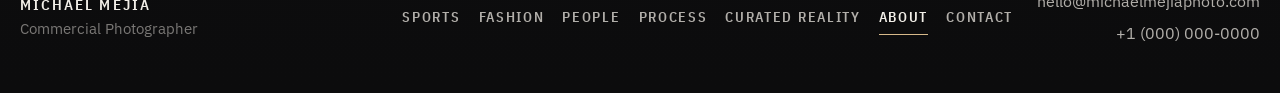
==== commit 80556105: "Update about.html" ====
--- a/about.html
+++ b/about.html
@@ -7,7 +7,7 @@
   <title>About | Michael Mejia</title>
   <meta
     name="description"
-    content="About Michael Mejia, a commercial photographer creating cinematic, editorial, image-first work across people, fashion, sports, process, and curated reality."
+    content="Michael Mejia is a commercial photographer with a cinematic sensibility rooted in real people, real process, and real environments."
   >
   <meta name="robots" content="index, follow">
   <meta name="theme-color" content="#0f0f10">
@@ -101,26 +101,31 @@
           <p class="section-kicker">About</p>
 
           <!-- CHANGE THIS TEXT -->
-          <h1>Commercial photography with a real-world center of gravity.</h1>
-
-          <!-- CHANGE THIS TEXT -->
-          <p>
-            I’m Michael Mejia, a commercial photographer working across sports, fashion, people, process, and curated reality. My strongest images come from real environments, real texture, and subjects who feel like themselves, not placeholders inside a concept.
-          </p>
-
-          <!-- CHANGE THIS TEXT -->
-          <p>
-            The work is cinematic and editorial, but it stays believable. That balance matters to me. I want the photograph to feel elevated without feeling fake, controlled without feeling stiff, and sharp enough to serve the brief without losing its pulse.
-          </p>
-
-          <!-- CHANGE THIS TEXT -->
-          <p>
-            Curated reality is the phrase I use for that approach. It is not documentary purity and it is not overproduced fiction. It is a disciplined way of shaping what is already true so the image lands harder.
-          </p>
-
-          <!-- CHANGE THIS TEXT -->
-          <p>
-            Available for commissions across cities, with a working rhythm that adapts well to agency teams, brand clients, editorial assignments, and location-based production.
+          <h1>Commercial photography with a real center of gravity.</h1>
+
+          <!-- CHANGE THIS TEXT -->
+          <p>
+            I’m Michael Mejia, a commercial photographer working across sports, fashion, people, process, and curated reality. I’m most interested in photographs that feel elevated without feeling fake, and precise without losing the thing that made them worth photographing in the first place.
+          </p>
+
+          <!-- CHANGE THIS TEXT -->
+          <p>
+            My work is rooted in real people, real process, and real environments. That is usually where the image gets its authority. It is also where a brand, a subject, or a place starts to feel specific instead of interchangeable.
+          </p>
+
+          <!-- CHANGE THIS TEXT -->
+          <p>
+            Curated Reality is the philosophy underneath all of it. Not documentary for its own sake, and not overproduced fiction either. Just enough control to make the frame land without draining it of life.
+          </p>
+
+          <!-- CHANGE THIS TEXT -->
+          <p>
+            I work with brands, agencies, editors, and producers who need imagery that is commercially precise, editorially credible, and built to hold up beyond a single layout or campaign moment.
+          </p>
+
+          <!-- CHANGE THIS TEXT -->
+          <p>
+            Available for commissions across cities, with a working rhythm that adapts well to agency teams, editorial assignments, and location-based production.
           </p>
 
           <a class="button button-primary" href="contact.html">Start a conversation</a>
@@ -130,7 +135,7 @@
           <!-- REPLACE WITH REAL IMAGE FILE -->
           <img
             src="assets/images/featured/about-preview.jpg"
-            alt="Portrait of commercial photographer Michael Mejia"
+            alt="Portrait of Michael Mejia"
             loading="eager"
             fetchpriority="high"
           >
@@ -146,10 +151,10 @@
 
           <div class="about-pillars-list">
             <div class="about-pillars-item">
-              <h3>Commercially useful</h3>
+              <h3>Commercially precise</h3>
               <!-- CHANGE THIS TEXT -->
               <p>
-                The image has to do its job. It needs presence, structure, and enough clarity to live across campaigns, editorial placements, decks, and brand systems.
+                The image has to do its job. It needs structure, clarity, and enough specificity to live across campaigns, editorial placements, brand systems, and print without falling apart.
               </p>
             </div>
 
@@ -157,7 +162,7 @@
               <h3>Editorially credible</h3>
               <!-- CHANGE THIS TEXT -->
               <p>
-                I care about taste, restraint, pacing, and what the frame includes or leaves out. The work should feel considered, not assembled from generic photography habits.
+                I care about taste, restraint, rhythm, and what the frame includes or leaves out. The work should feel considered, not assembled from generic photography habits.
               </p>
             </div>
 
@@ -165,7 +170,7 @@
               <h3>Rooted in reality</h3>
               <!-- CHANGE THIS TEXT -->
               <p>
-                Real people, real process, real movement, real environments. That is usually where the image gets its authority and where the assignment becomes harder to fake.
+                Real people, real process, real movement, real environments. That is where the work gets its texture, its authority, and most of its staying power.
               </p>
             </div>
           </div>
@@ -177,7 +182,7 @@
 
           <!-- CHANGE THIS TEXT -->
           <p>
-            Available for commissioned shoots, editorial assignments, portraiture, process-driven work, and category-spanning campaigns that need a consistent visual language.
+            Available for commissioned shoots, editorial assignments, branded portraiture, process-driven work, and category-spanning campaigns that need a consistent visual language.
           </p>
 
           <!-- UPDATE EMAIL HERE -->
@@ -190,4 +195,32 @@
   </main>
 
   <footer class="site-footer">
-    <div class="site-shell footer-layout
+    <div class="site-shell footer-layout">
+      <div>
+        <p class="footer-name">Michael Mejia</p>
+        <p class="footer-role">Commercial Photographer</p>
+      </div>
+
+      <div class="footer-links" aria-label="Footer navigation">
+        <a href="sports.html">Sports</a>
+        <a href="fashion.html">Fashion</a>
+        <a href="people.html">People</a>
+        <a href="process.html">Process</a>
+        <a href="curated-reality.html">Curated Reality</a>
+        <a class="is-active" href="about.html" aria-current="page">About</a>
+        <a href="contact.html">Contact</a>
+      </div>
+
+      <div class="footer-contact">
+        <!-- UPDATE EMAIL HERE -->
+        <a href="mailto:hello@michaelmejiaphoto.com">hello@michaelmejiaphoto.com</a>
+        <!-- UPDATE PHONE HERE -->
+        <a href="tel:+10000000000">+1 (000) 000-0000</a>
+      </div>
+    </div>
+  </footer>
+
+  <script src="assets/js/gallery-data.js"></script>
+  <script src="assets/js/main.js"></script>
+</body>
+</html>
